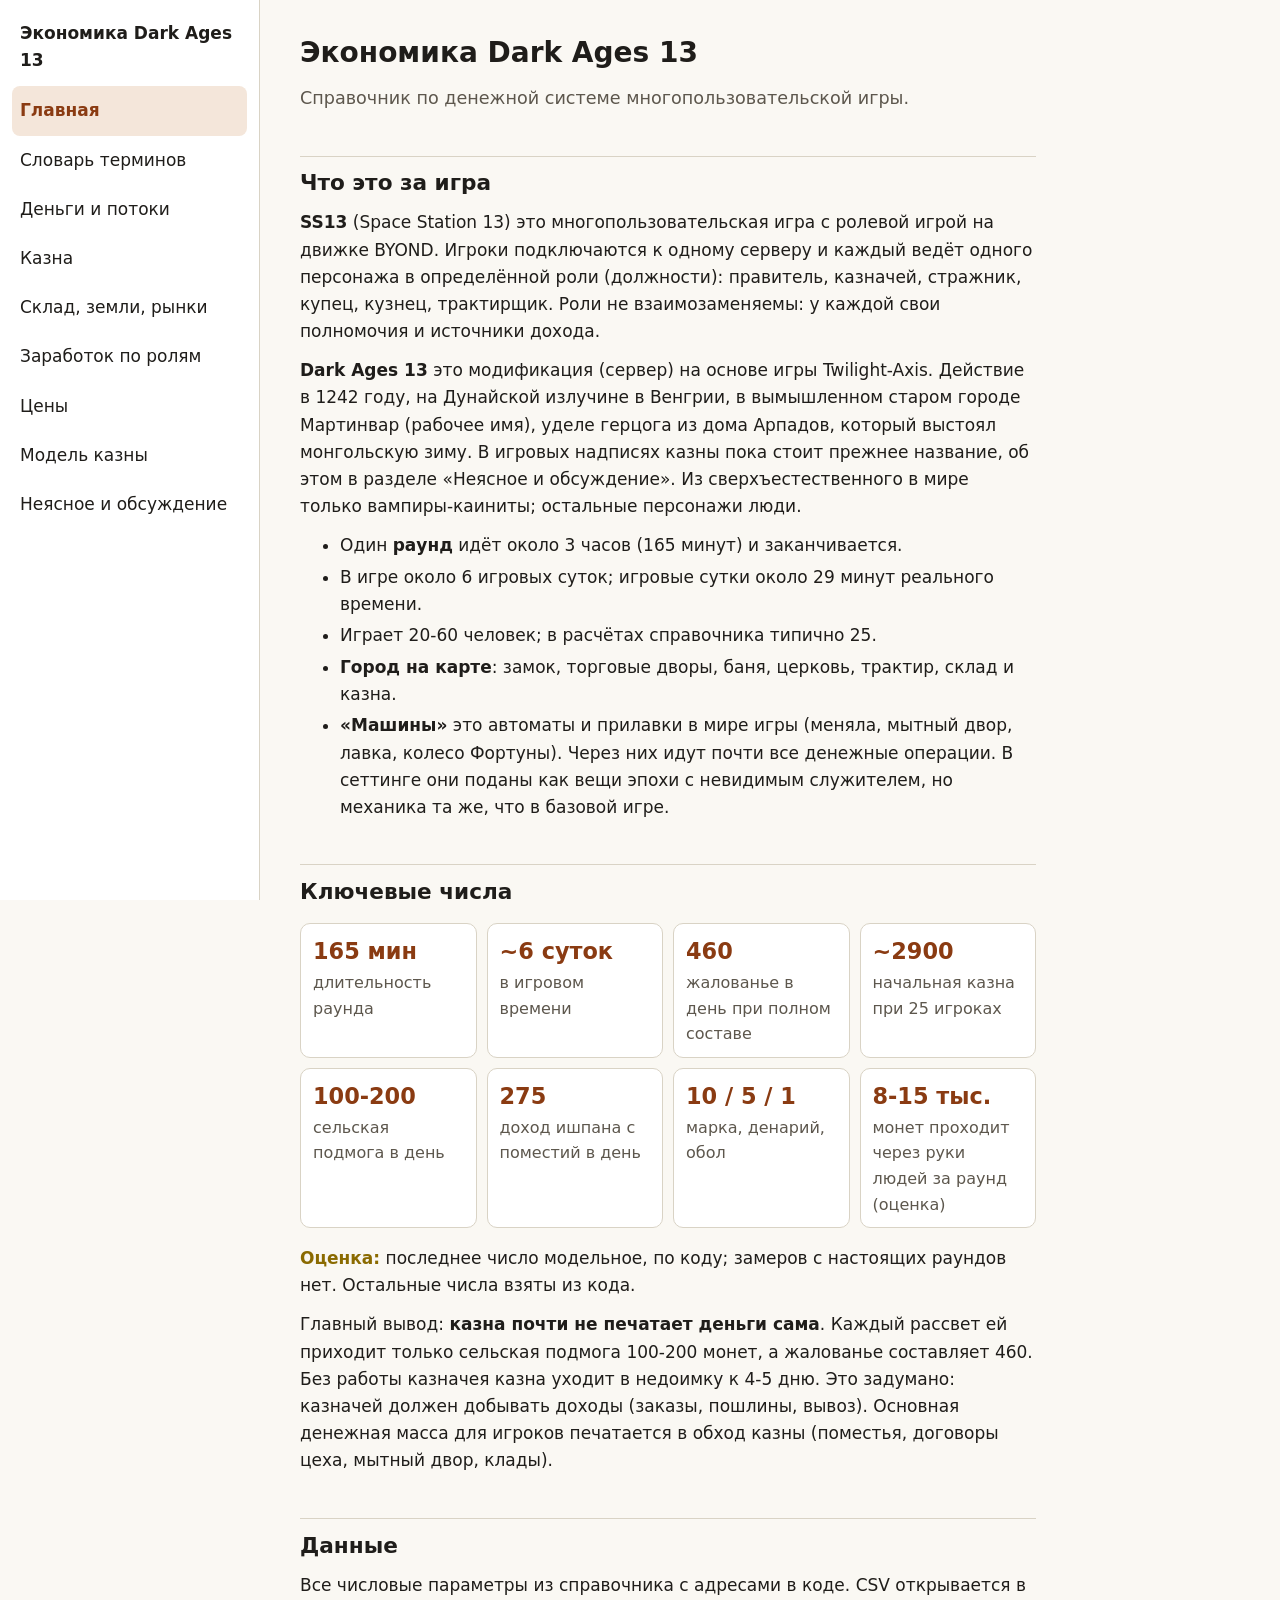
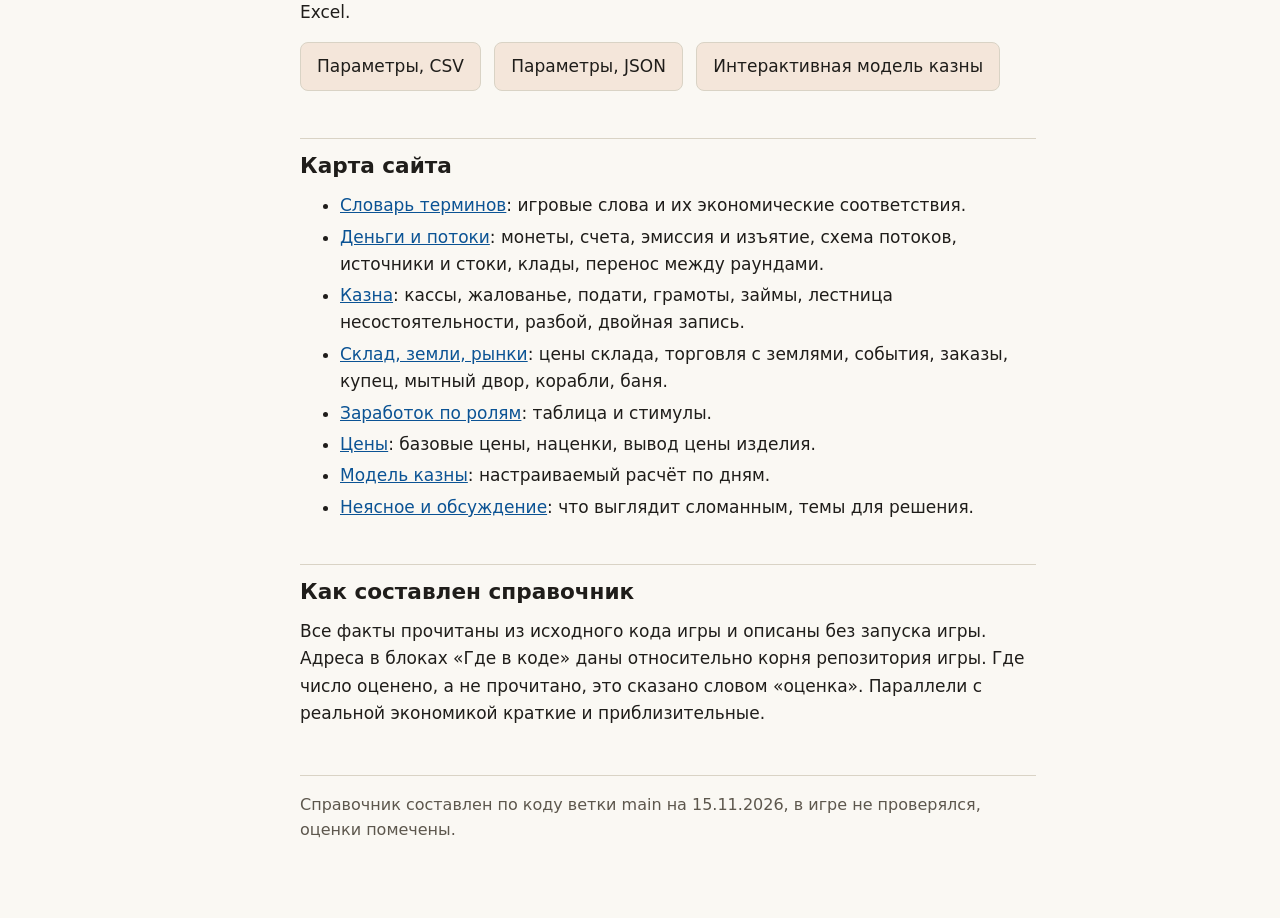
==== index.html @ f89bf80f "Справочник по экономике Dark Ages 13 Девять страниц: главная, словарь, деньги и потоки, казна, рынки" ====
<!doctype html>
<html lang="ru">
<head>
<meta charset="utf-8">
<meta name="viewport" content="width=device-width, initial-scale=1">
<title>Экономика Dark Ages 13</title>
<meta name="description" content="Справочник по экономике игрового сервера Dark Ages 13 (SS13 на движке BYOND): деньги, казна, налоги, рынки, банкротство, роли, цены и интерактивная модель казны.">
<link rel="stylesheet" href="assets/style.css">
</head>
<body>
<div class="layout">
<div id="nav-root"></div>
<main id="top">
<noscript><p><a href="index.html">На главную</a></p>
<p>Страницы: <a href="glossary.html">словарь</a>, <a href="money.html">деньги</a>, <a href="treasury.html">казна</a>, <a href="markets.html">рынки</a>, <a href="roles.html">роли</a>, <a href="prices.html">цены</a>, <a href="model.html">модель</a>, <a href="issues.html">неясное</a>.</p></noscript>

<h1>Экономика Dark Ages 13</h1>
<p class="lead">Справочник по денежной системе многопользовательской игры.</p>

<h2 id="what">Что это за игра</h2>
<p><b>SS13</b> (Space Station 13) это многопользовательская игра с ролевой игрой на движке BYOND. Игроки подключаются к одному серверу и каждый ведёт одного персонажа в определённой роли (должности): правитель, казначей, стражник, купец, кузнец, трактирщик. Роли не взаимозаменяемы: у каждой свои полномочия и источники дохода.</p>
<p><b>Dark Ages 13</b> это модификация (сервер) на основе игры Twilight-Axis. Действие в 1242 году, на Дунайской излучине в Венгрии, в вымышленном старом городе Мартинвар (рабочее имя), уделе герцога из дома Арпадов, который выстоял монгольскую зиму. В игровых надписях казны пока стоит прежнее название, об этом в разделе «Неясное и обсуждение». Из сверхъестественного в мире только вампиры-каиниты; остальные персонажи люди.</p>
<ul>
<li>Один <b>раунд</b> идёт около 3 часов (165 минут) и заканчивается.</li>
<li>В игре около 6 игровых суток; игровые сутки около 29 минут реального времени.</li>
<li>Играет 20-60 человек; в расчётах справочника типично 25.</li>
<li><b>Город на карте</b>: замок, торговые дворы, баня, церковь, трактир, склад и казна.</li>
<li><b>«Машины»</b> это автоматы и прилавки в мире игры (меняла, мытный двор, лавка, колесо Фортуны). Через них идут почти все денежные операции. В сеттинге они поданы как вещи эпохи с невидимым служителем, но механика та же, что в базовой игре.</li>
</ul>

<h2 id="numbers">Ключевые числа</h2>
<div class="cards">
<div class="card"><div class="v">165 мин</div><div class="t">длительность раунда</div></div>
<div class="card"><div class="v">~6 суток</div><div class="t">в игровом времени</div></div>
<div class="card"><div class="v">460</div><div class="t">жалованье в день при полном составе</div></div>
<div class="card"><div class="v">~2900</div><div class="t">начальная казна при 25 игроках</div></div>
<div class="card"><div class="v">100-200</div><div class="t">сельская подмога в день</div></div>
<div class="card"><div class="v">275</div><div class="t">доход ишпана с поместий в день</div></div>
<div class="card"><div class="v">10 / 5 / 1</div><div class="t">марка, денарий, обол</div></div>
<div class="card"><div class="v">8-15 тыс.</div><div class="t">монет проходит через руки людей за раунд (оценка)</div></div>
</div>
<p><span class="est">Оценка:</span> последнее число модельное, по коду; замеров с настоящих раундов нет. Остальные числа взяты из кода.</p>
<p>Главный вывод: <b>казна почти не печатает деньги сама</b>. Каждый рассвет ей приходит только сельская подмога 100-200 монет, а жалованье составляет 460. Без работы казначея казна уходит в недоимку к 4-5 дню. Это задумано: казначей должен добывать доходы (заказы, пошлины, вывоз). Основная денежная масса для игроков печатается в обход казны (поместья, договоры цеха, мытный двор, клады).</p>

<h2 id="download">Данные</h2>
<p>Все числовые параметры из справочника с адресами в коде. CSV открывается в Excel.</p>
<p>
<a class="btn" href="data/parameters.csv" download>Параметры, CSV</a>
<a class="btn" href="data/parameters.json" download>Параметры, JSON</a>
<a class="btn" href="model.html">Интерактивная модель казны</a>
</p>

<h2 id="map">Карта сайта</h2>
<ul>
<li><a href="glossary.html">Словарь терминов</a>: игровые слова и их экономические соответствия.</li>
<li><a href="money.html">Деньги и потоки</a>: монеты, счета, эмиссия и изъятие, схема потоков, источники и стоки, клады, перенос между раундами.</li>
<li><a href="treasury.html">Казна</a>: кассы, жалованье, подати, грамоты, займы, лестница несостоятельности, разбой, двойная запись.</li>
<li><a href="markets.html">Склад, земли, рынки</a>: цены склада, торговля с землями, события, заказы, купец, мытный двор, корабли, баня.</li>
<li><a href="roles.html">Заработок по ролям</a>: таблица и стимулы.</li>
<li><a href="prices.html">Цены</a>: базовые цены, наценки, вывод цены изделия.</li>
<li><a href="model.html">Модель казны</a>: настраиваемый расчёт по дням.</li>
<li><a href="issues.html">Неясное и обсуждение</a>: что выглядит сломанным, темы для решения.</li>
</ul>

<h2 id="method">Как составлен справочник</h2>
<p>Все факты прочитаны из исходного кода игры и описаны без запуска игры. Адреса в блоках «Где в коде» даны относительно корня репозитория игры. Где число оценено, а не прочитано, это сказано словом «оценка». Параллели с реальной экономикой краткие и приблизительные.</p>

<p class="foot">Справочник составлен по коду ветки main на 15.11.2026, в игре не проверялся, оценки помечены.</p>
</main>
</div>
<script src="assets/site.js"></script>
</body>
</html>
---- assets/style.css ----
:root{
  --bg:#faf8f3;--fg:#1f1d1a;--muted:#5d574d;--card:#ffffff;--line:#d9d3c5;
  --accent:#8a3b12;--accent-bg:#f4e6da;--link:#0b5394;--zebra:#f3efe6;
  --good:#2e6b34;--bad:#a12b2b;--warn:#8a6a00;--note-bg:#fff6d6;
  --svg-a:#e9dfcb;--svg-b:#dbe8f1;--svg-c:#efd9d6;--svg-line:#6b6354;
}
@media (prefers-color-scheme:dark){
  :root{
    --bg:#16140f;--fg:#ece7da;--muted:#a9a293;--card:#1f1c16;--line:#3a352b;
    --accent:#e8a070;--accent-bg:#33261c;--link:#7db7ee;--zebra:#1c1a14;
    --good:#7fcf88;--bad:#ef8a8a;--warn:#e6c35c;--note-bg:#332d14;
    --svg-a:#2d281d;--svg-b:#1d2a35;--svg-c:#34211f;--svg-line:#a39a85;
  }
}
*{box-sizing:border-box}
html{-webkit-text-size-adjust:100%}
body{margin:0;background:var(--bg);color:var(--fg);font:17px/1.6 system-ui,-apple-system,"Segoe UI",Roboto,"Helvetica Neue",Arial,sans-serif}
a{color:var(--link)}
.layout{display:block}
#nav-root{position:sticky;top:0;z-index:20}
.topbar{display:flex;align-items:center;gap:12px;padding:6px 16px;background:var(--card);border-bottom:1px solid var(--line)}
.topbar .brand{font-weight:600;color:var(--fg);text-decoration:none;flex:1;min-height:44px;display:flex;align-items:center}
.burger{min-width:44px;min-height:44px;font-size:22px;line-height:1;background:var(--accent-bg);color:var(--fg);border:1px solid var(--line);border-radius:8px;cursor:pointer}
#sitenav{display:none;background:var(--card);border-bottom:1px solid var(--line);padding:8px 16px 12px}
#sitenav.open{display:block}
#sitenav a{display:block;padding:11px 8px;min-height:44px;text-decoration:none;color:var(--fg);border-radius:8px}
#sitenav a[aria-current="page"]{background:var(--accent-bg);color:var(--accent);font-weight:600}
#sitenav a:hover{background:var(--zebra)}
#sitenav .navtitle{display:none}
main{padding:16px 16px 48px;max-width:100%;overflow-wrap:break-word}
main>*{max-width:46rem}
main>.wide,main>.tw,main>figure{max-width:100%}
h1{font-size:1.75rem;line-height:1.25;margin:.4em 0 .5em}
h2{font-size:1.35rem;line-height:1.3;margin:2em 0 .5em;padding-top:.6em;border-top:1px solid var(--line)}
h3{font-size:1.1rem;margin:1.5em 0 .4em}
p,ul,ol{margin:.7em 0}
li{margin:.25em 0}
.lead{font-size:1.1rem;color:var(--muted)}
.tw{overflow-x:auto;-webkit-overflow-scrolling:touch;margin:1em 0;border:1px solid var(--line);border-radius:8px;background:var(--card)}
table{border-collapse:collapse;width:100%;min-width:480px;font-size:1rem}
th,td{padding:8px 10px;text-align:left;vertical-align:top;border-bottom:1px solid var(--line)}
th{background:var(--accent-bg);font-weight:600}
tbody tr:nth-child(even){background:var(--zebra)}
td.n,th.n{text-align:right;white-space:nowrap}
caption{caption-side:top;text-align:left;padding:8px 10px;font-weight:600;color:var(--muted)}
.formula{font-family:ui-monospace,SFMono-Regular,Consolas,Menlo,monospace;font-size:1rem;background:var(--card);border:1px solid var(--line);border-left:4px solid var(--accent);border-radius:6px;padding:10px 12px;margin:1em 0;overflow-x:auto;white-space:pre-wrap}
.example{border-left:4px solid var(--good);padding:2px 12px;margin:1em 0;background:var(--card);border-radius:0 6px 6px 0}
.note{background:var(--note-bg);border:1px solid var(--line);border-radius:8px;padding:2px 14px;margin:1em 0}
.est{color:var(--warn);font-weight:600}
.cards{display:grid;grid-template-columns:repeat(auto-fit,minmax(150px,1fr));gap:10px;margin:1em 0}
.card{background:var(--card);border:1px solid var(--line);border-radius:10px;padding:10px 12px}
.card .v{font-size:1.4rem;font-weight:700;color:var(--accent)}
.card .t{color:var(--muted);font-size:1rem}
details{background:var(--card);border:1px solid var(--line);border-radius:8px;margin:1em 0;padding:0 12px}
summary{cursor:pointer;min-height:44px;display:flex;align-items:center;font-weight:600;color:var(--muted)}
details[open] summary{border-bottom:1px solid var(--line);margin-bottom:8px}
details ul{padding-left:1.2em}
code{font-family:ui-monospace,SFMono-Regular,Consolas,Menlo,monospace;font-size:.92em;overflow-wrap:anywhere}
.steps{list-style:none;padding:0;margin:1em 0;counter-reset:s}
.steps li{counter-increment:s;position:relative;background:var(--card);border:1px solid var(--line);border-radius:10px;padding:10px 12px 10px 52px;margin:0 0 26px}
.steps li::before{content:counter(s);position:absolute;left:12px;top:10px;width:30px;height:30px;border-radius:50%;background:var(--accent);color:var(--bg);display:flex;align-items:center;justify-content:center;font-weight:700}
.steps li:not(:last-child)::after{content:"\2193";position:absolute;left:20px;bottom:-28px;color:var(--muted);font-size:1.4rem}
.btn{display:inline-block;min-height:44px;padding:10px 16px;margin:4px 8px 4px 0;background:var(--accent-bg);color:var(--fg);border:1px solid var(--line);border-radius:8px;text-decoration:none;font:inherit;cursor:pointer}
.btn:hover{border-color:var(--accent)}
.foot{margin-top:3em;padding-top:1em;border-top:1px solid var(--line);color:var(--muted);font-size:1rem}
figure{margin:1em 0}
figure svg{width:100%;max-width:560px;height:auto;display:block;margin:0 auto}
figcaption{color:var(--muted);text-align:center}
svg text{fill:var(--fg);font-family:inherit}
svg .box{stroke:var(--svg-line);stroke-width:1.2}
svg .a{fill:var(--svg-a)} svg .b{fill:var(--svg-b)} svg .c{fill:var(--svg-c)}
svg .arrow{stroke:var(--svg-line);stroke-width:2;fill:none}
svg .arrowhead{fill:var(--svg-line)}
svg .grid{stroke:var(--line);stroke-width:1}
svg .line1{stroke:var(--accent);stroke-width:2.5;fill:none}
svg .line2{stroke:var(--bad);stroke-width:2;fill:none;stroke-dasharray:5 4}
svg .line3{stroke:var(--link);stroke-width:2;fill:none;stroke-dasharray:2 3}
.form{display:grid;grid-template-columns:1fr;gap:10px;margin:1em 0}
.form label{display:flex;flex-direction:column;gap:4px;font-size:1rem}
.form input{font:inherit;min-height:44px;padding:6px 10px;border:1px solid var(--line);border-radius:8px;background:var(--card);color:var(--fg);width:100%}
.form fieldset{border:1px solid var(--line);border-radius:8px;padding:8px 12px 12px;margin:0;min-width:0}
.form legend{font-weight:600;padding:0 6px}
.bad{color:var(--bad);font-weight:600}
.good{color:var(--good);font-weight:600}
@media (min-width:600px){.form{grid-template-columns:1fr 1fr}}
@media (min-width:900px){
  .layout{display:flex;align-items:flex-start}
  .topbar{display:none}
  #nav-root{position:sticky;top:0;align-self:flex-start;height:100vh;overflow-y:auto;width:260px;flex:0 0 260px;background:var(--card);border-right:1px solid var(--line)}
  #sitenav{display:block;border:0;padding:16px 12px}
  #sitenav .navtitle{display:block;font-weight:700;padding:4px 8px 12px}
  main{flex:1;min-width:0;padding:24px 40px 64px}
}
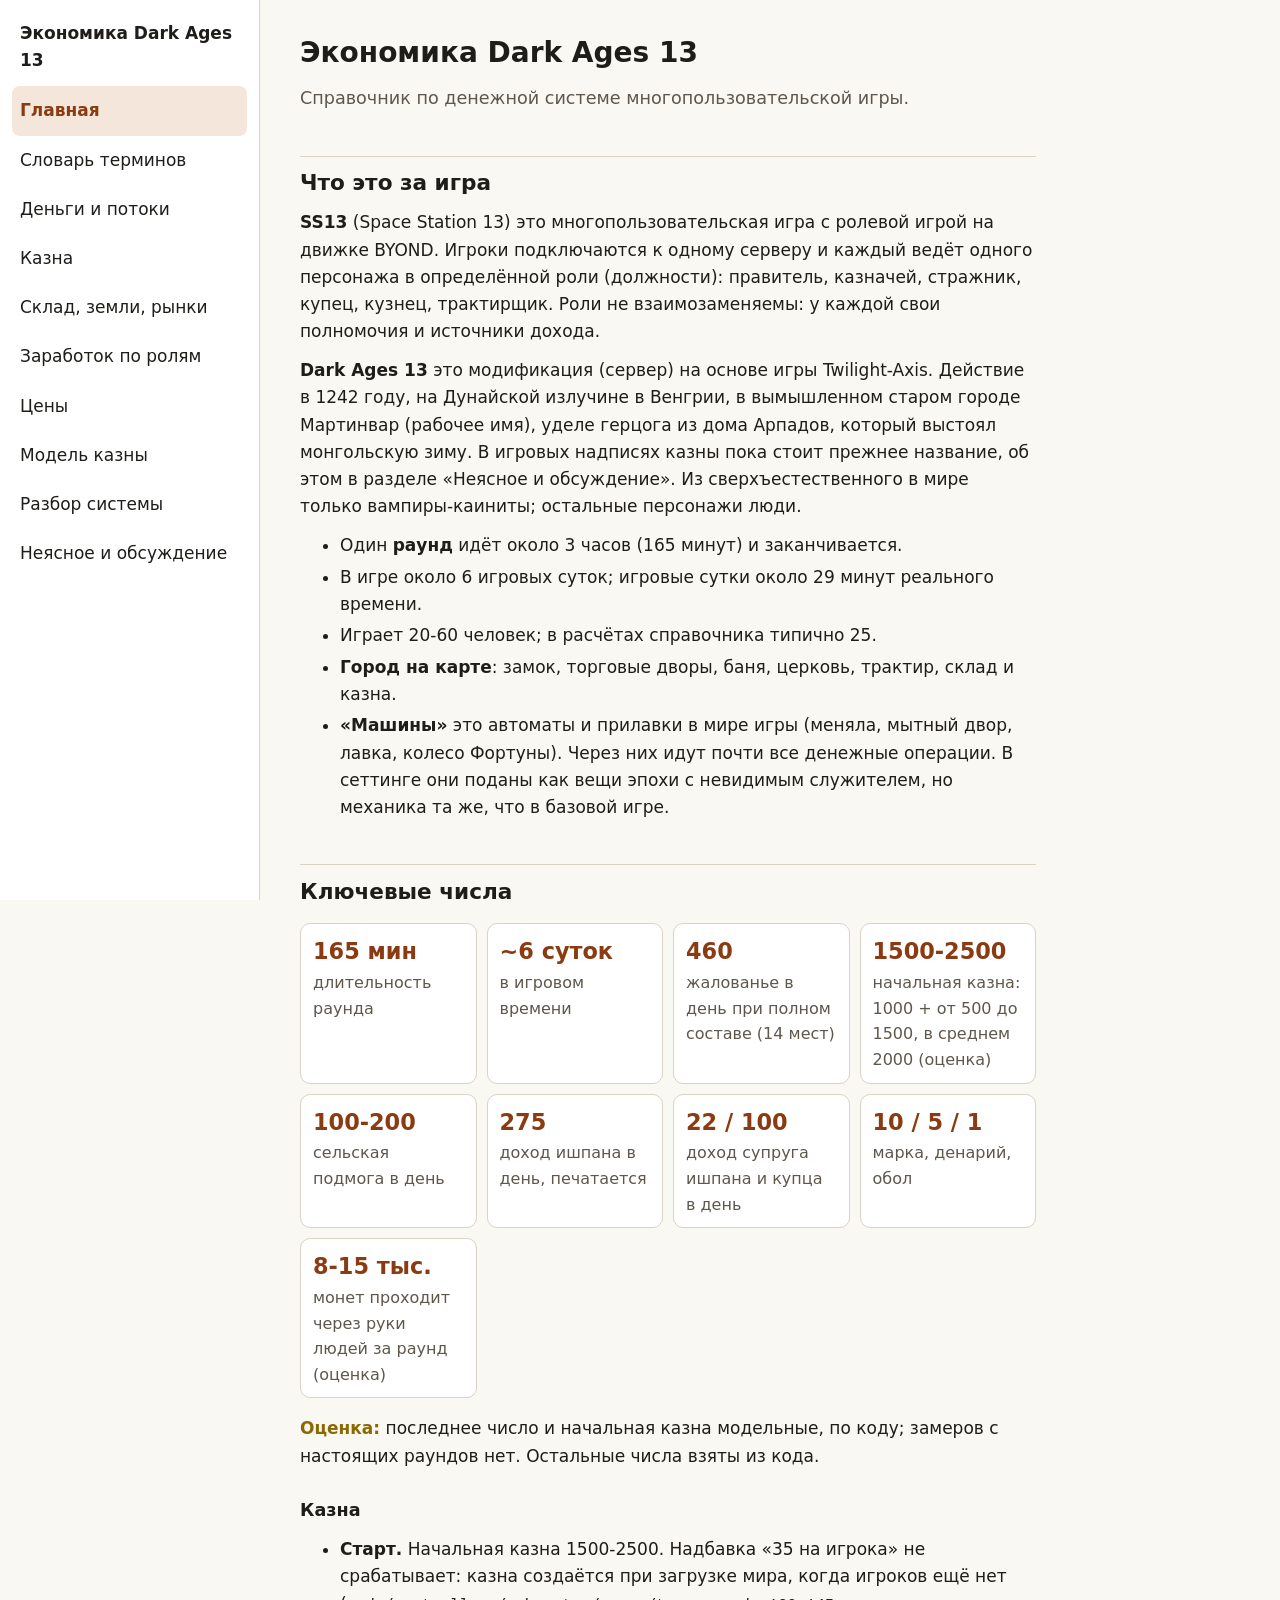
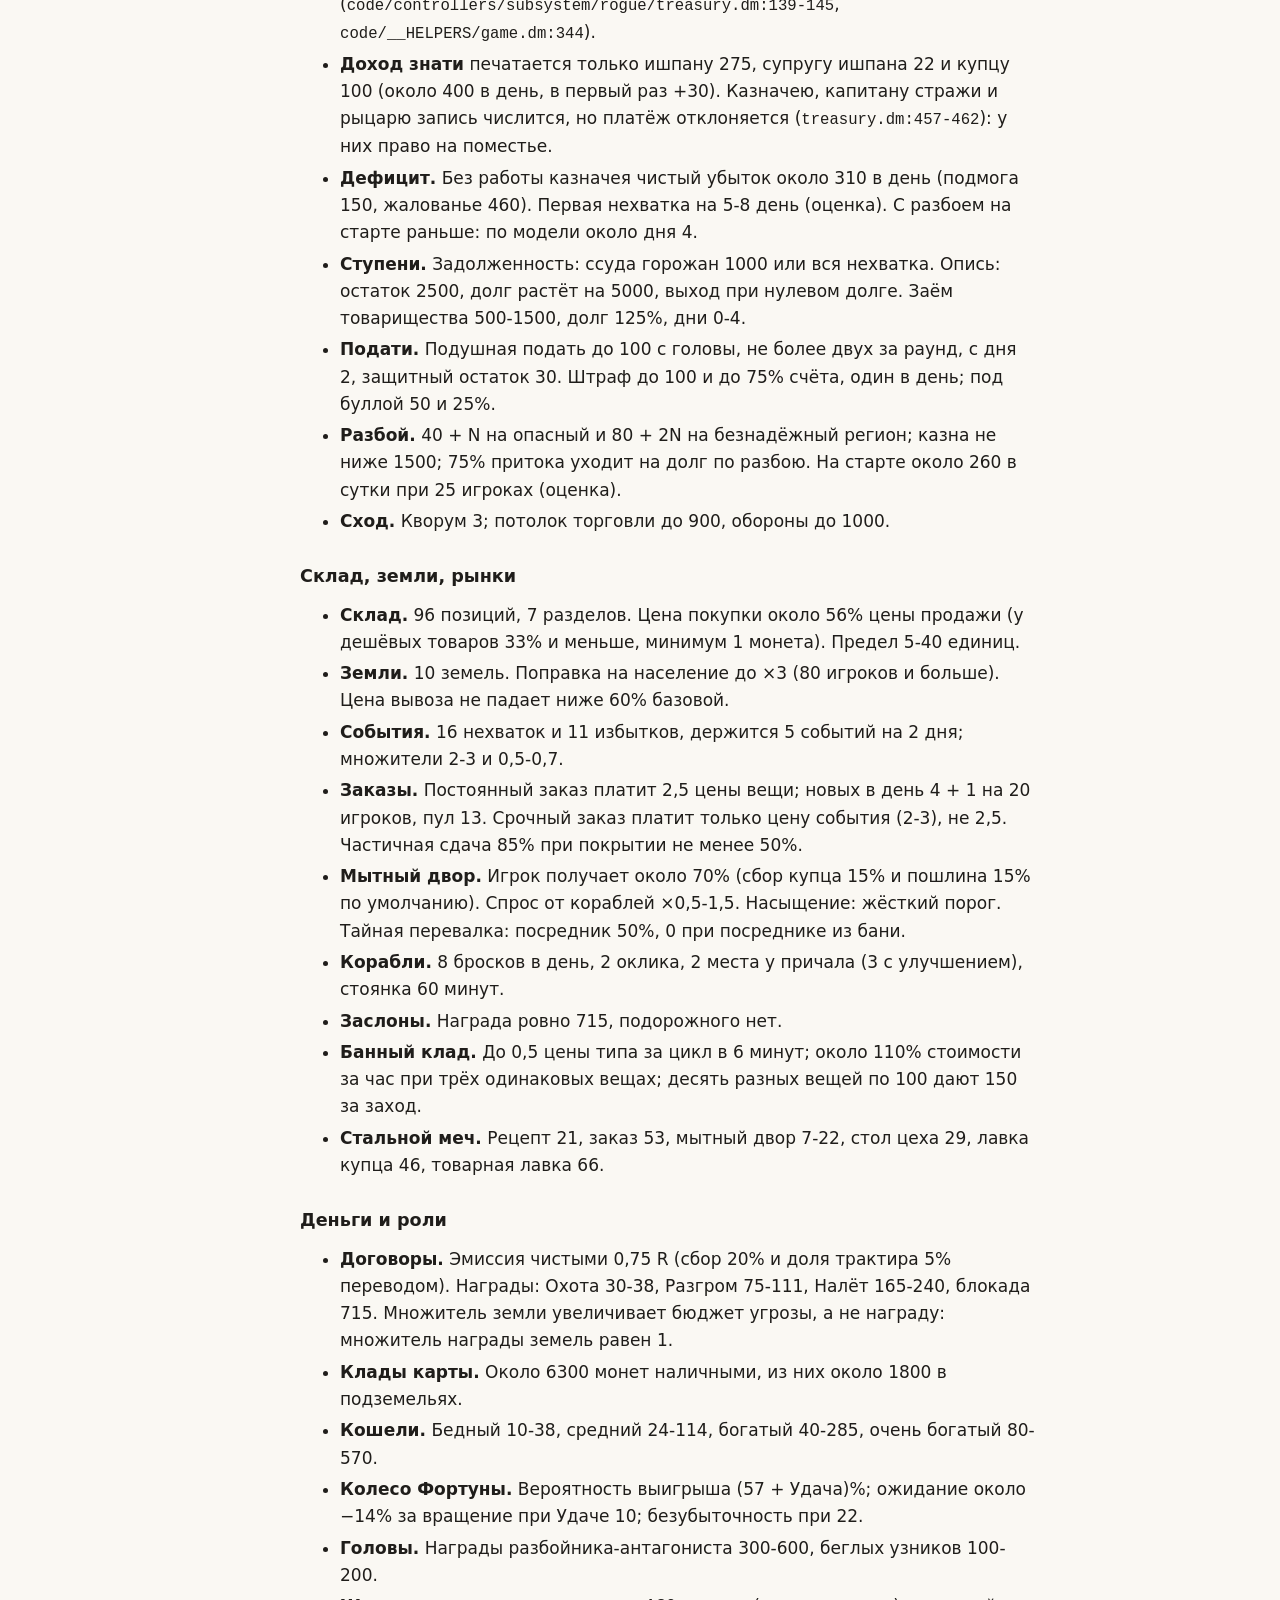
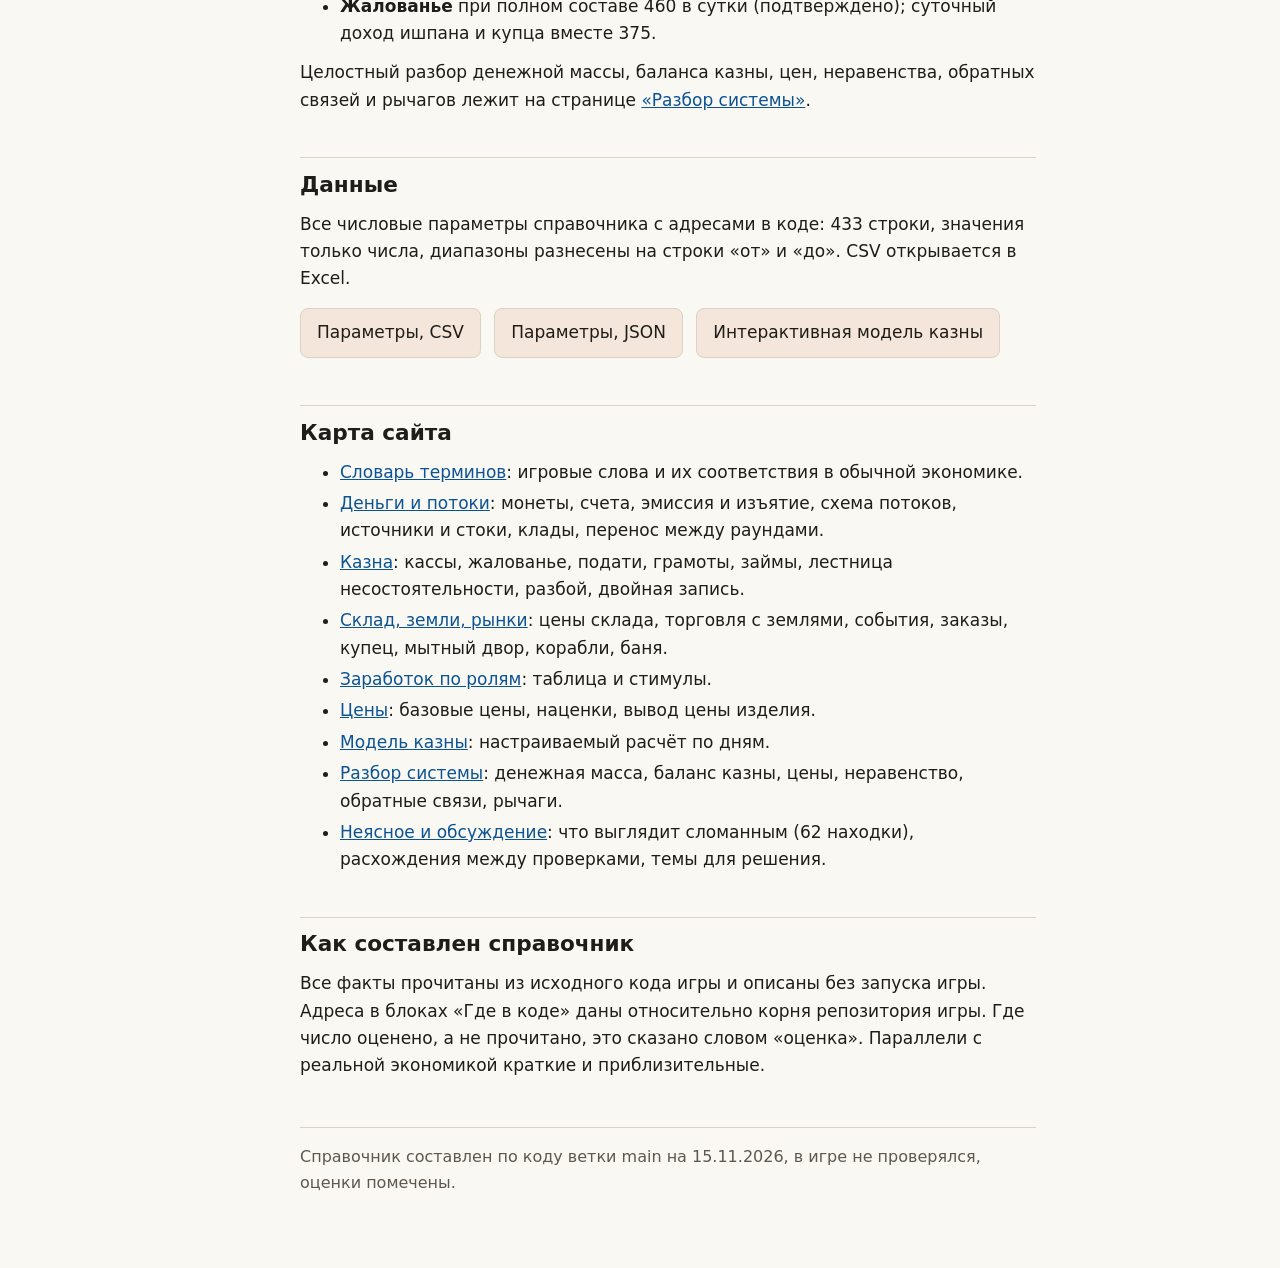
==== commit 7d657f30: "Подробная сверка с кодом и страница «Разбор системы» Казна, рынки, цены, деньги и роли расписаны по " ====
--- a/index.html
+++ b/index.html
@@ -12,7 +12,7 @@
 <div id="nav-root"></div>
 <main id="top">
 <noscript><p><a href="index.html">На главную</a></p>
-<p>Страницы: <a href="glossary.html">словарь</a>, <a href="money.html">деньги</a>, <a href="treasury.html">казна</a>, <a href="markets.html">рынки</a>, <a href="roles.html">роли</a>, <a href="prices.html">цены</a>, <a href="model.html">модель</a>, <a href="issues.html">неясное</a>.</p></noscript>
+<p>Страницы: <a href="glossary.html">словарь</a>, <a href="money.html">деньги</a>, <a href="treasury.html">казна</a>, <a href="markets.html">рынки</a>, <a href="roles.html">роли</a>, <a href="prices.html">цены</a>, <a href="model.html">модель</a>, <a href="analysis.html">разбор</a>, <a href="issues.html">неясное</a>.</p></noscript>
 
 <h1>Экономика Dark Ages 13</h1>
 <p class="lead">Справочник по денежной системе многопользовательской игры.</p>
@@ -32,18 +32,53 @@
 <div class="cards">
 <div class="card"><div class="v">165 мин</div><div class="t">длительность раунда</div></div>
 <div class="card"><div class="v">~6 суток</div><div class="t">в игровом времени</div></div>
-<div class="card"><div class="v">460</div><div class="t">жалованье в день при полном составе</div></div>
-<div class="card"><div class="v">~2900</div><div class="t">начальная казна при 25 игроках</div></div>
+<div class="card"><div class="v">460</div><div class="t">жалованье в день при полном составе (14 мест)</div></div>
+<div class="card"><div class="v">1500-2500</div><div class="t">начальная казна: 1000 + от 500 до 1500, в среднем 2000 (оценка)</div></div>
 <div class="card"><div class="v">100-200</div><div class="t">сельская подмога в день</div></div>
-<div class="card"><div class="v">275</div><div class="t">доход ишпана с поместий в день</div></div>
+<div class="card"><div class="v">275</div><div class="t">доход ишпана в день, печатается</div></div>
+<div class="card"><div class="v">22 / 100</div><div class="t">доход супруга ишпана и купца в день</div></div>
 <div class="card"><div class="v">10 / 5 / 1</div><div class="t">марка, денарий, обол</div></div>
 <div class="card"><div class="v">8-15 тыс.</div><div class="t">монет проходит через руки людей за раунд (оценка)</div></div>
 </div>
-<p><span class="est">Оценка:</span> последнее число модельное, по коду; замеров с настоящих раундов нет. Остальные числа взяты из кода.</p>
-<p>Главный вывод: <b>казна почти не печатает деньги сама</b>. Каждый рассвет ей приходит только сельская подмога 100-200 монет, а жалованье составляет 460. Без работы казначея казна уходит в недоимку к 4-5 дню. Это задумано: казначей должен добывать доходы (заказы, пошлины, вывоз). Основная денежная масса для игроков печатается в обход казны (поместья, договоры цеха, мытный двор, клады).</p>
+<p><span class="est">Оценка:</span> последнее число и начальная казна модельные, по коду; замеров с настоящих раундов нет. Остальные числа взяты из кода.</p>
+
+<h3 id="n-treasury">Казна</h3>
+<ul>
+<li><b>Старт.</b> Начальная казна 1500-2500. Надбавка «35 на игрока» не срабатывает: казна создаётся при загрузке мира, когда игроков ещё нет (<code>code/controllers/subsystem/rogue/treasury.dm:139-145</code>, <code>code/__HELPERS/game.dm:344</code>).</li>
+<li><b>Доход знати</b> печатается только ишпану 275, супругу ишпана 22 и купцу 100 (около 400 в день, в первый раз +30). Казначею, капитану стражи и рыцарю запись числится, но платёж отклоняется (<code>treasury.dm:457-462</code>): у них право на поместье.</li>
+<li><b>Дефицит.</b> Без работы казначея чистый убыток около 310 в день (подмога 150, жалованье 460). Первая нехватка на 5-8 день (оценка). С разбоем на старте раньше: по модели около дня 4.</li>
+<li><b>Ступени.</b> Задолженность: ссуда горожан 1000 или вся нехватка. Опись: остаток 2500, долг растёт на 5000, выход при нулевом долге. Заём товарищества 500-1500, долг 125%, дни 0-4.</li>
+<li><b>Подати.</b> Подушная подать до 100 с головы, не более двух за раунд, с дня 2, защитный остаток 30. Штраф до 100 и до 75% счёта, один в день; под буллой 50 и 25%.</li>
+<li><b>Разбой.</b> 40 + N на опасный и 80 + 2N на безнадёжный регион; казна не ниже 1500; 75% притока уходит на долг по разбою. На старте около 260 в сутки при 25 игроках (оценка).</li>
+<li><b>Сход.</b> Кворум 3; потолок торговли до 900, обороны до 1000.</li>
+</ul>
+
+<h3 id="n-markets">Склад, земли, рынки</h3>
+<ul>
+<li><b>Склад.</b> 96 позиций, 7 разделов. Цена покупки около 56% цены продажи (у дешёвых товаров 33% и меньше, минимум 1 монета). Предел 5-40 единиц.</li>
+<li><b>Земли.</b> 10 земель. Поправка на население до ×3 (80 игроков и больше). Цена вывоза не падает ниже 60% базовой.</li>
+<li><b>События.</b> 16 нехваток и 11 избытков, держится 5 событий на 2 дня; множители 2-3 и 0,5-0,7.</li>
+<li><b>Заказы.</b> Постоянный заказ платит 2,5 цены вещи; новых в день 4 + 1 на 20 игроков, пул 13. Срочный заказ платит только цену события (2-3), не 2,5. Частичная сдача 85% при покрытии не менее 50%.</li>
+<li><b>Мытный двор.</b> Игрок получает около 70% (сбор купца 15% и пошлина 15% по умолчанию). Спрос от кораблей ×0,5-1,5. Насыщение: жёсткий порог. Тайная перевалка: посредник 50%, 0 при посреднике из бани.</li>
+<li><b>Корабли.</b> 8 бросков в день, 2 оклика, 2 места у причала (3 с улучшением), стоянка 60 минут.</li>
+<li><b>Заслоны.</b> Награда ровно 715, подорожного нет.</li>
+<li><b>Банный клад.</b> До 0,5 цены типа за цикл в 6 минут; около 110% стоимости за час при трёх одинаковых вещах; десять разных вещей по 100 дают 150 за заход.</li>
+<li><b>Стальной меч.</b> Рецепт 21, заказ 53, мытный двор 7-22, стол цеха 29, лавка купца 46, товарная лавка 66.</li>
+</ul>
+
+<h3 id="n-money">Деньги и роли</h3>
+<ul>
+<li><b>Договоры.</b> Эмиссия чистыми 0,75 R (сбор 20% и доля трактира 5% переводом). Награды: Охота 30-38, Разгром 75-111, Налёт 165-240, блокада 715. Множитель земли увеличивает бюджет угрозы, а не награду: множитель награды земель равен 1.</li>
+<li><b>Клады карты.</b> Около 6300 монет наличными, из них около 1800 в подземельях.</li>
+<li><b>Кошели.</b> Бедный 10-38, средний 24-114, богатый 40-285, очень богатый 80-570.</li>
+<li><b>Колесо Фортуны.</b> Вероятность выигрыша (57 + Удача)%; ожидание около −14% за вращение при Удаче 10; безубыточность при 22.</li>
+<li><b>Головы.</b> Награды разбойника-антагониста 300-600, беглых узников 100-200.</li>
+<li><b>Жалованье</b> при полном составе 460 в сутки (подтверждено); суточный доход ишпана и купца вместе 375.</li>
+</ul>
+<p>Целостный разбор денежной массы, баланса казны, цен, неравенства, обратных связей и рычагов лежит на странице <a href="analysis.html">«Разбор системы»</a>.</p>
 
 <h2 id="download">Данные</h2>
-<p>Все числовые параметры из справочника с адресами в коде. CSV открывается в Excel.</p>
+<p>Все числовые параметры справочника с адресами в коде: 433 строки, значения только числа, диапазоны разнесены на строки «от» и «до». CSV открывается в Excel.</p>
 <p>
 <a class="btn" href="data/parameters.csv" download>Параметры, CSV</a>
 <a class="btn" href="data/parameters.json" download>Параметры, JSON</a>
@@ -52,14 +87,15 @@
 
 <h2 id="map">Карта сайта</h2>
 <ul>
-<li><a href="glossary.html">Словарь терминов</a>: игровые слова и их экономические соответствия.</li>
+<li><a href="glossary.html">Словарь терминов</a>: игровые слова и их соответствия в обычной экономике.</li>
 <li><a href="money.html">Деньги и потоки</a>: монеты, счета, эмиссия и изъятие, схема потоков, источники и стоки, клады, перенос между раундами.</li>
 <li><a href="treasury.html">Казна</a>: кассы, жалованье, подати, грамоты, займы, лестница несостоятельности, разбой, двойная запись.</li>
 <li><a href="markets.html">Склад, земли, рынки</a>: цены склада, торговля с землями, события, заказы, купец, мытный двор, корабли, баня.</li>
 <li><a href="roles.html">Заработок по ролям</a>: таблица и стимулы.</li>
 <li><a href="prices.html">Цены</a>: базовые цены, наценки, вывод цены изделия.</li>
 <li><a href="model.html">Модель казны</a>: настраиваемый расчёт по дням.</li>
-<li><a href="issues.html">Неясное и обсуждение</a>: что выглядит сломанным, темы для решения.</li>
+<li><a href="analysis.html">Разбор системы</a>: денежная масса, баланс казны, цены, неравенство, обратные связи, рычаги.</li>
+<li><a href="issues.html">Неясное и обсуждение</a>: что выглядит сломанным (62 находки), расхождения между проверками, темы для решения.</li>
 </ul>
 
 <h2 id="method">Как составлен справочник</h2>
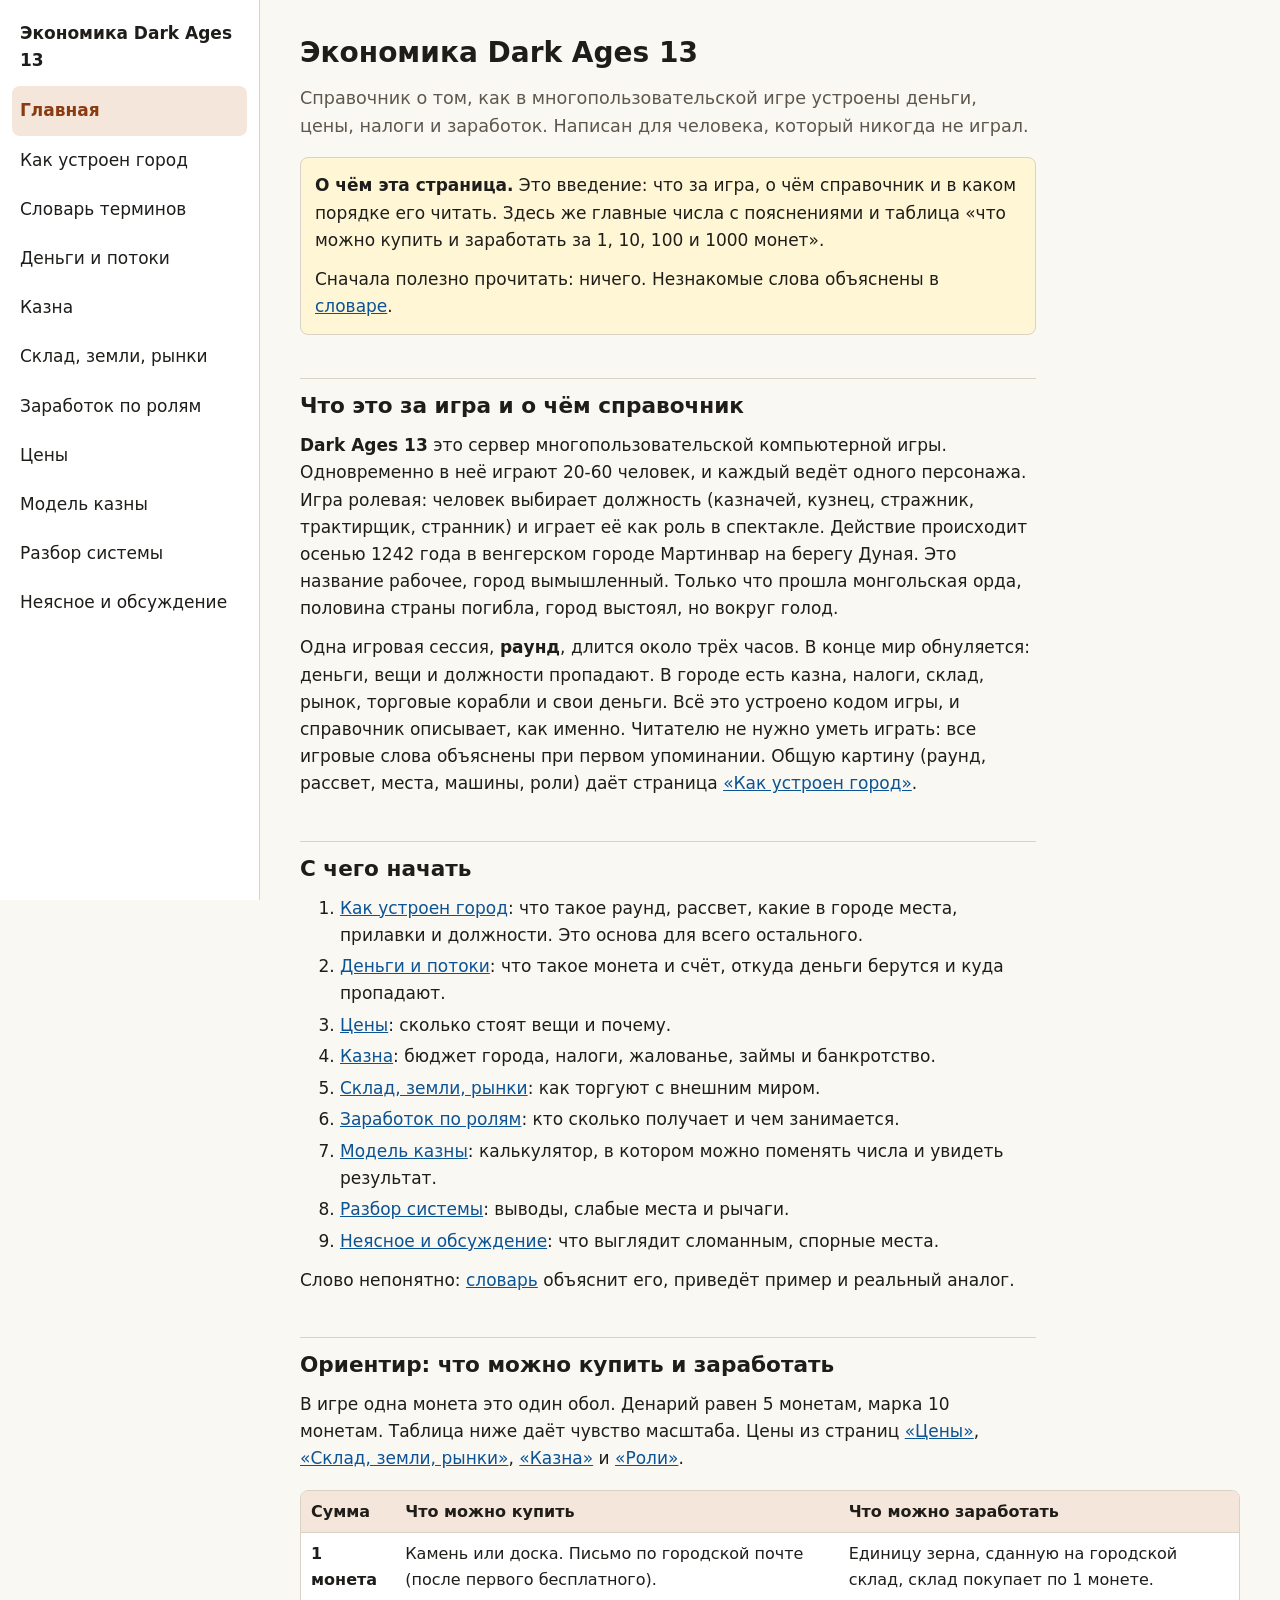
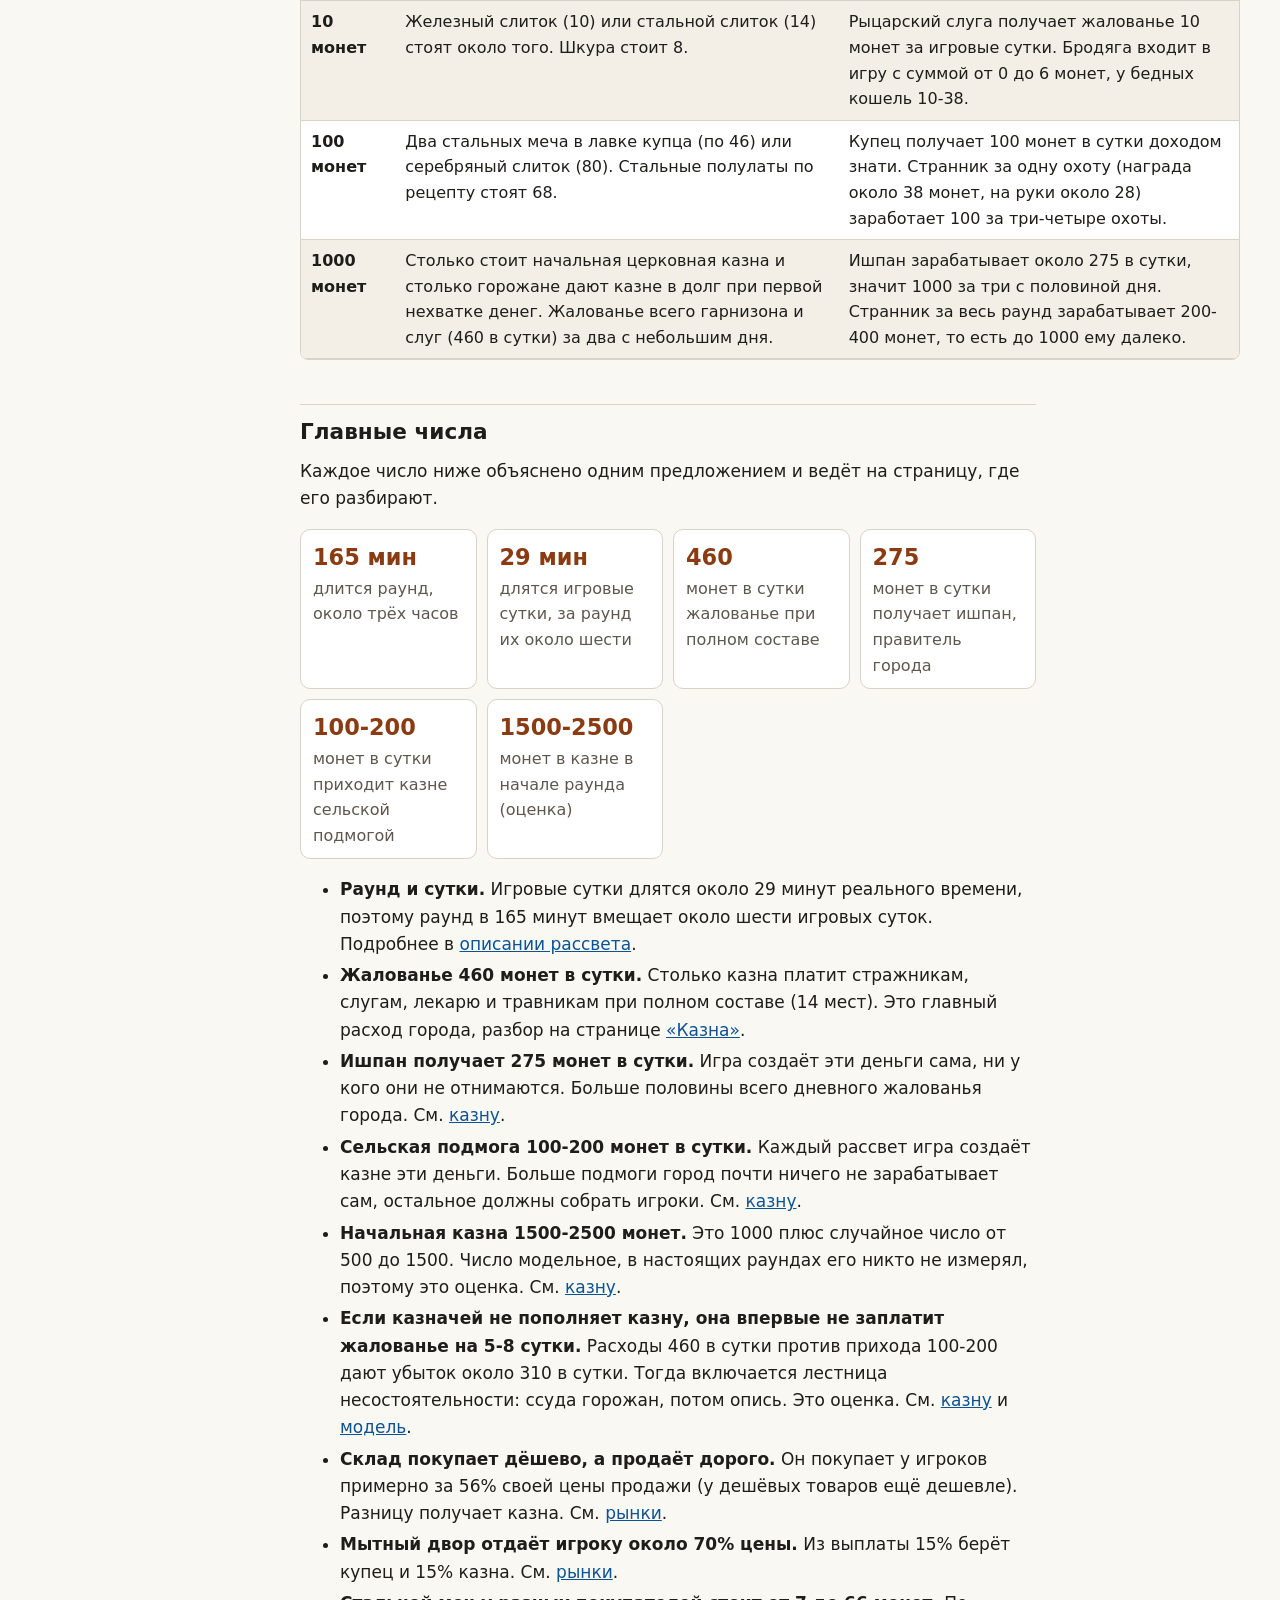
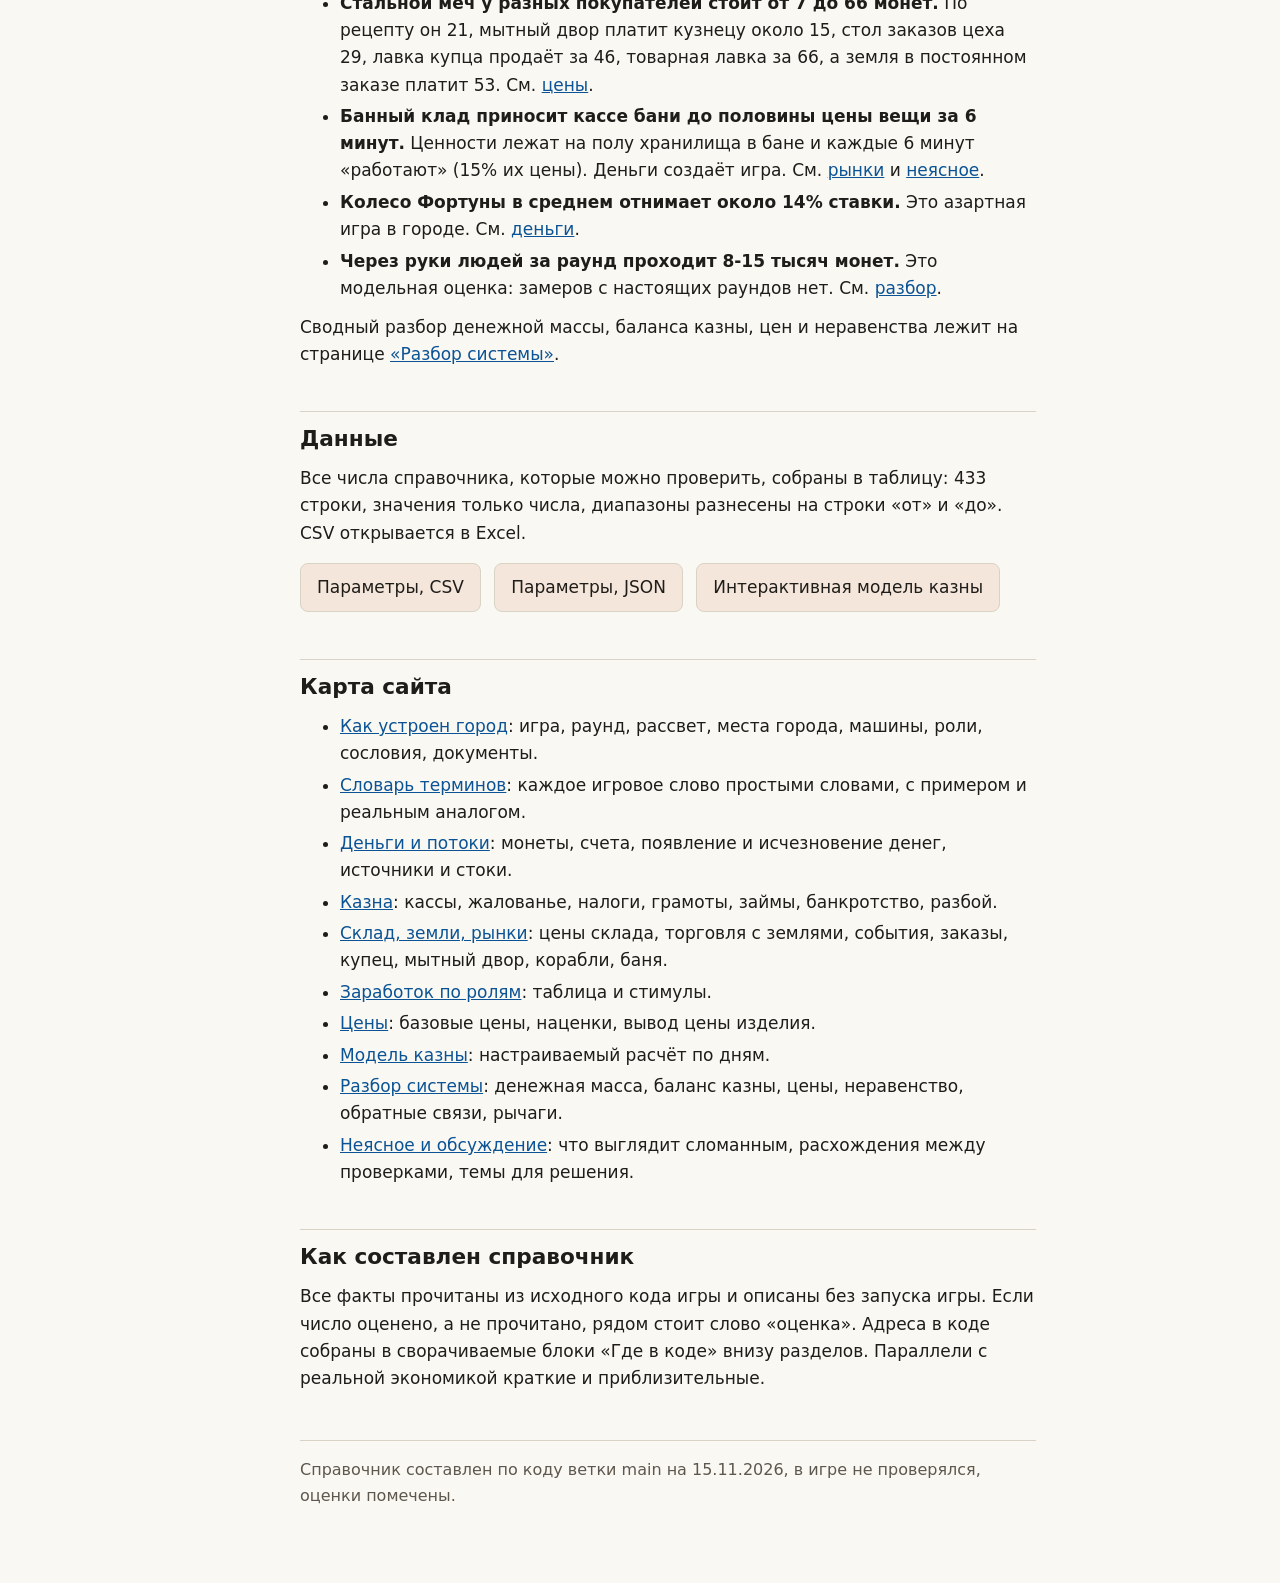
==== commit c33d5edb: "Понятные объяснения и страница «Как устроен город» Каждый механизм объяснён по одной схеме: что это," ====
--- a/index.html
+++ b/index.html
@@ -4,7 +4,7 @@
 <meta charset="utf-8">
 <meta name="viewport" content="width=device-width, initial-scale=1">
 <title>Экономика Dark Ages 13</title>
-<meta name="description" content="Справочник по экономике игрового сервера Dark Ages 13 (SS13 на движке BYOND): деньги, казна, налоги, рынки, банкротство, роли, цены и интерактивная модель казны.">
+<meta name="description" content="Справочник по экономике игрового сервера Dark Ages 13 (SS13): что это за игра, как в ней устроены деньги, казна, налоги, рынки, роли и цены. Для читателя, который ничего не знает об игре. С примерами и таблицей цен.">
 <link rel="stylesheet" href="assets/style.css">
 </head>
 <body>
@@ -12,73 +12,76 @@
 <div id="nav-root"></div>
 <main id="top">
 <noscript><p><a href="index.html">На главную</a></p>
-<p>Страницы: <a href="glossary.html">словарь</a>, <a href="money.html">деньги</a>, <a href="treasury.html">казна</a>, <a href="markets.html">рынки</a>, <a href="roles.html">роли</a>, <a href="prices.html">цены</a>, <a href="model.html">модель</a>, <a href="analysis.html">разбор</a>, <a href="issues.html">неясное</a>.</p></noscript>
+<p>Страницы: <a href="world.html">как устроен город</a>, <a href="glossary.html">словарь</a>, <a href="money.html">деньги</a>, <a href="treasury.html">казна</a>, <a href="markets.html">рынки</a>, <a href="roles.html">роли</a>, <a href="prices.html">цены</a>, <a href="model.html">модель</a>, <a href="analysis.html">разбор</a>, <a href="issues.html">неясное</a>.</p></noscript>
 
 <h1>Экономика Dark Ages 13</h1>
-<p class="lead">Справочник по денежной системе многопользовательской игры.</p>
+<p class="lead">Справочник о том, как в многопользовательской игре устроены деньги, цены, налоги и заработок. Написан для человека, который никогда не играл.</p>
 
-<h2 id="what">Что это за игра</h2>
-<p><b>SS13</b> (Space Station 13) это многопользовательская игра с ролевой игрой на движке BYOND. Игроки подключаются к одному серверу и каждый ведёт одного персонажа в определённой роли (должности): правитель, казначей, стражник, купец, кузнец, трактирщик. Роли не взаимозаменяемы: у каждой свои полномочия и источники дохода.</p>
-<p><b>Dark Ages 13</b> это модификация (сервер) на основе игры Twilight-Axis. Действие в 1242 году, на Дунайской излучине в Венгрии, в вымышленном старом городе Мартинвар (рабочее имя), уделе герцога из дома Арпадов, который выстоял монгольскую зиму. В игровых надписях казны пока стоит прежнее название, об этом в разделе «Неясное и обсуждение». Из сверхъестественного в мире только вампиры-каиниты; остальные персонажи люди.</p>
+<div class="note">
+<p><b>О чём эта страница.</b> Это введение: что за игра, о чём справочник и в каком порядке его читать. Здесь же главные числа с пояснениями и таблица «что можно купить и заработать за 1, 10, 100 и 1000 монет».</p>
+<p>Сначала полезно прочитать: ничего. Незнакомые слова объяснены в <a href="glossary.html">словаре</a>.</p>
+</div>
+
+<h2 id="what">Что это за игра и о чём справочник</h2>
+<p><b>Dark Ages 13</b> это сервер многопользовательской компьютерной игры. Одновременно в неё играют 20-60 человек, и каждый ведёт одного персонажа. Игра ролевая: человек выбирает должность (казначей, кузнец, стражник, трактирщик, странник) и играет её как роль в спектакле. Действие происходит осенью 1242 года в венгерском городе Мартинвар на берегу Дуная. Это название рабочее, город вымышленный. Только что прошла монгольская орда, половина страны погибла, город выстоял, но вокруг голод.</p>
+<p>Одна игровая сессия, <b>раунд</b>, длится около трёх часов. В конце мир обнуляется: деньги, вещи и должности пропадают. В городе есть казна, налоги, склад, рынок, торговые корабли и свои деньги. Всё это устроено кодом игры, и справочник описывает, как именно. Читателю не нужно уметь играть: все игровые слова объяснены при первом упоминании. Общую картину (раунд, рассвет, места, машины, роли) даёт страница <a href="world.html">«Как устроен город»</a>.</p>
+
+<h2 id="start">С чего начать</h2>
+<ol>
+<li><a href="world.html">Как устроен город</a>: что такое раунд, рассвет, какие в городе места, прилавки и должности. Это основа для всего остального.</li>
+<li><a href="money.html">Деньги и потоки</a>: что такое монета и счёт, откуда деньги берутся и куда пропадают.</li>
+<li><a href="prices.html">Цены</a>: сколько стоят вещи и почему.</li>
+<li><a href="treasury.html">Казна</a>: бюджет города, налоги, жалованье, займы и банкротство.</li>
+<li><a href="markets.html">Склад, земли, рынки</a>: как торгуют с внешним миром.</li>
+<li><a href="roles.html">Заработок по ролям</a>: кто сколько получает и чем занимается.</li>
+<li><a href="model.html">Модель казны</a>: калькулятор, в котором можно поменять числа и увидеть результат.</li>
+<li><a href="analysis.html">Разбор системы</a>: выводы, слабые места и рычаги.</li>
+<li><a href="issues.html">Неясное и обсуждение</a>: что выглядит сломанным, спорные места.</li>
+</ol>
+<p>Слово непонятно: <a href="glossary.html">словарь</a> объяснит его, приведёт пример и реальный аналог.</p>
+
+<h2 id="orient">Ориентир: что можно купить и заработать</h2>
+<p>В игре одна монета это один обол. Денарий равен 5 монетам, марка 10 монетам. Таблица ниже даёт чувство масштаба. Цены из страниц <a href="prices.html">«Цены»</a>, <a href="markets.html">«Склад, земли, рынки»</a>, <a href="treasury.html">«Казна»</a> и <a href="roles.html">«Роли»</a>.</p>
+<div class="tw">
+<table>
+<thead><tr><th>Сумма</th><th>Что можно купить</th><th>Что можно заработать</th></tr></thead>
+<tbody>
+<tr><td><b>1 монета</b></td><td>Камень или доска. Письмо по городской почте (после первого бесплатного).</td><td>Единицу зерна, сданную на городской склад, склад покупает по 1 монете.</td></tr>
+<tr><td><b>10 монет</b></td><td>Железный слиток (10) или стальной слиток (14) стоят около того. Шкура стоит 8.</td><td>Рыцарский слуга получает жалованье 10 монет за игровые сутки. Бродяга входит в игру с суммой от 0 до 6 монет, у бедных кошель 10-38.</td></tr>
+<tr><td><b>100 монет</b></td><td>Два стальных меча в лавке купца (по 46) или серебряный слиток (80). Стальные полулаты по рецепту стоят 68.</td><td>Купец получает 100 монет в сутки доходом знати. Странник за одну охоту (награда около 38 монет, на руки около 28) заработает 100 за три-четыре охоты.</td></tr>
+<tr><td><b>1000 монет</b></td><td>Столько стоит начальная церковная казна и столько горожане дают казне в долг при первой нехватке денег. Жалованье всего гарнизона и слуг (460 в сутки) за два с небольшим дня.</td><td>Ишпан зарабатывает около 275 в сутки, значит 1000 за три с половиной дня. Странник за весь раунд зарабатывает 200-400 монет, то есть до 1000 ему далеко.</td></tr>
+</tbody>
+</table>
+</div>
+
+<h2 id="numbers">Главные числа</h2>
+<p>Каждое число ниже объяснено одним предложением и ведёт на страницу, где его разбирают.</p>
+<div class="cards">
+<div class="card"><div class="v">165 мин</div><div class="t">длится раунд, около трёх часов</div></div>
+<div class="card"><div class="v">29 мин</div><div class="t">длятся игровые сутки, за раунд их около шести</div></div>
+<div class="card"><div class="v">460</div><div class="t">монет в сутки жалованье при полном составе</div></div>
+<div class="card"><div class="v">275</div><div class="t">монет в сутки получает ишпан, правитель города</div></div>
+<div class="card"><div class="v">100-200</div><div class="t">монет в сутки приходит казне сельской подмогой</div></div>
+<div class="card"><div class="v">1500-2500</div><div class="t">монет в казне в начале раунда (оценка)</div></div>
+</div>
 <ul>
-<li>Один <b>раунд</b> идёт около 3 часов (165 минут) и заканчивается.</li>
-<li>В игре около 6 игровых суток; игровые сутки около 29 минут реального времени.</li>
-<li>Играет 20-60 человек; в расчётах справочника типично 25.</li>
-<li><b>Город на карте</b>: замок, торговые дворы, баня, церковь, трактир, склад и казна.</li>
-<li><b>«Машины»</b> это автоматы и прилавки в мире игры (меняла, мытный двор, лавка, колесо Фортуны). Через них идут почти все денежные операции. В сеттинге они поданы как вещи эпохи с невидимым служителем, но механика та же, что в базовой игре.</li>
+<li><b>Раунд и сутки.</b> Игровые сутки длятся около 29 минут реального времени, поэтому раунд в 165 минут вмещает около шести игровых суток. Подробнее в <a href="world.html#w-dawn">описании рассвета</a>.</li>
+<li><b>Жалованье 460 монет в сутки.</b> Столько казна платит стражникам, слугам, лекарю и травникам при полном составе (14 мест). Это главный расход города, разбор на странице <a href="treasury.html">«Казна»</a>.</li>
+<li><b>Ишпан получает 275 монет в сутки.</b> Игра создаёт эти деньги сама, ни у кого они не отнимаются. Больше половины всего дневного жалованья города. См. <a href="treasury.html">казну</a>.</li>
+<li><b>Сельская подмога 100-200 монет в сутки.</b> Каждый рассвет игра создаёт казне эти деньги. Больше подмоги город почти ничего не зарабатывает сам, остальное должны собрать игроки. См. <a href="treasury.html">казну</a>.</li>
+<li><b>Начальная казна 1500-2500 монет.</b> Это 1000 плюс случайное число от 500 до 1500. Число модельное, в настоящих раундах его никто не измерял, поэтому это оценка. См. <a href="treasury.html">казну</a>.</li>
+<li><b>Если казначей не пополняет казну, она впервые не заплатит жалованье на 5-8 сутки.</b> Расходы 460 в сутки против прихода 100-200 дают убыток около 310 в сутки. Тогда включается лестница несостоятельности: ссуда горожан, потом опись. Это оценка. См. <a href="treasury.html">казну</a> и <a href="model.html">модель</a>.</li>
+<li><b>Склад покупает дёшево, а продаёт дорого.</b> Он покупает у игроков примерно за 56% своей цены продажи (у дешёвых товаров ещё дешевле). Разницу получает казна. См. <a href="markets.html">рынки</a>.</li>
+<li><b>Мытный двор отдаёт игроку около 70% цены.</b> Из выплаты 15% берёт купец и 15% казна. См. <a href="markets.html">рынки</a>.</li>
+<li><b>Стальной меч у разных покупателей стоит от 7 до 66 монет.</b> По рецепту он 21, мытный двор платит кузнецу около 15, стол заказов цеха 29, лавка купца продаёт за 46, товарная лавка за 66, а земля в постоянном заказе платит 53. См. <a href="prices.html">цены</a>.</li>
+<li><b>Банный клад приносит кассе бани до половины цены вещи за 6 минут.</b> Ценности лежат на полу хранилища в бане и каждые 6 минут «работают» (15% их цены). Деньги создаёт игра. См. <a href="markets.html">рынки</a> и <a href="issues.html">неясное</a>.</li>
+<li><b>Колесо Фортуны в среднем отнимает около 14% ставки.</b> Это азартная игра в городе. См. <a href="money.html">деньги</a>.</li>
+<li><b>Через руки людей за раунд проходит 8-15 тысяч монет.</b> Это модельная оценка: замеров с настоящих раундов нет. См. <a href="analysis.html">разбор</a>.</li>
 </ul>
-
-<h2 id="numbers">Ключевые числа</h2>
-<div class="cards">
-<div class="card"><div class="v">165 мин</div><div class="t">длительность раунда</div></div>
-<div class="card"><div class="v">~6 суток</div><div class="t">в игровом времени</div></div>
-<div class="card"><div class="v">460</div><div class="t">жалованье в день при полном составе (14 мест)</div></div>
-<div class="card"><div class="v">1500-2500</div><div class="t">начальная казна: 1000 + от 500 до 1500, в среднем 2000 (оценка)</div></div>
-<div class="card"><div class="v">100-200</div><div class="t">сельская подмога в день</div></div>
-<div class="card"><div class="v">275</div><div class="t">доход ишпана в день, печатается</div></div>
-<div class="card"><div class="v">22 / 100</div><div class="t">доход супруга ишпана и купца в день</div></div>
-<div class="card"><div class="v">10 / 5 / 1</div><div class="t">марка, денарий, обол</div></div>
-<div class="card"><div class="v">8-15 тыс.</div><div class="t">монет проходит через руки людей за раунд (оценка)</div></div>
-</div>
-<p><span class="est">Оценка:</span> последнее число и начальная казна модельные, по коду; замеров с настоящих раундов нет. Остальные числа взяты из кода.</p>
-
-<h3 id="n-treasury">Казна</h3>
-<ul>
-<li><b>Старт.</b> Начальная казна 1500-2500. Надбавка «35 на игрока» не срабатывает: казна создаётся при загрузке мира, когда игроков ещё нет (<code>code/controllers/subsystem/rogue/treasury.dm:139-145</code>, <code>code/__HELPERS/game.dm:344</code>).</li>
-<li><b>Доход знати</b> печатается только ишпану 275, супругу ишпана 22 и купцу 100 (около 400 в день, в первый раз +30). Казначею, капитану стражи и рыцарю запись числится, но платёж отклоняется (<code>treasury.dm:457-462</code>): у них право на поместье.</li>
-<li><b>Дефицит.</b> Без работы казначея чистый убыток около 310 в день (подмога 150, жалованье 460). Первая нехватка на 5-8 день (оценка). С разбоем на старте раньше: по модели около дня 4.</li>
-<li><b>Ступени.</b> Задолженность: ссуда горожан 1000 или вся нехватка. Опись: остаток 2500, долг растёт на 5000, выход при нулевом долге. Заём товарищества 500-1500, долг 125%, дни 0-4.</li>
-<li><b>Подати.</b> Подушная подать до 100 с головы, не более двух за раунд, с дня 2, защитный остаток 30. Штраф до 100 и до 75% счёта, один в день; под буллой 50 и 25%.</li>
-<li><b>Разбой.</b> 40 + N на опасный и 80 + 2N на безнадёжный регион; казна не ниже 1500; 75% притока уходит на долг по разбою. На старте около 260 в сутки при 25 игроках (оценка).</li>
-<li><b>Сход.</b> Кворум 3; потолок торговли до 900, обороны до 1000.</li>
-</ul>
-
-<h3 id="n-markets">Склад, земли, рынки</h3>
-<ul>
-<li><b>Склад.</b> 96 позиций, 7 разделов. Цена покупки около 56% цены продажи (у дешёвых товаров 33% и меньше, минимум 1 монета). Предел 5-40 единиц.</li>
-<li><b>Земли.</b> 10 земель. Поправка на население до ×3 (80 игроков и больше). Цена вывоза не падает ниже 60% базовой.</li>
-<li><b>События.</b> 16 нехваток и 11 избытков, держится 5 событий на 2 дня; множители 2-3 и 0,5-0,7.</li>
-<li><b>Заказы.</b> Постоянный заказ платит 2,5 цены вещи; новых в день 4 + 1 на 20 игроков, пул 13. Срочный заказ платит только цену события (2-3), не 2,5. Частичная сдача 85% при покрытии не менее 50%.</li>
-<li><b>Мытный двор.</b> Игрок получает около 70% (сбор купца 15% и пошлина 15% по умолчанию). Спрос от кораблей ×0,5-1,5. Насыщение: жёсткий порог. Тайная перевалка: посредник 50%, 0 при посреднике из бани.</li>
-<li><b>Корабли.</b> 8 бросков в день, 2 оклика, 2 места у причала (3 с улучшением), стоянка 60 минут.</li>
-<li><b>Заслоны.</b> Награда ровно 715, подорожного нет.</li>
-<li><b>Банный клад.</b> До 0,5 цены типа за цикл в 6 минут; около 110% стоимости за час при трёх одинаковых вещах; десять разных вещей по 100 дают 150 за заход.</li>
-<li><b>Стальной меч.</b> Рецепт 21, заказ 53, мытный двор 7-22, стол цеха 29, лавка купца 46, товарная лавка 66.</li>
-</ul>
-
-<h3 id="n-money">Деньги и роли</h3>
-<ul>
-<li><b>Договоры.</b> Эмиссия чистыми 0,75 R (сбор 20% и доля трактира 5% переводом). Награды: Охота 30-38, Разгром 75-111, Налёт 165-240, блокада 715. Множитель земли увеличивает бюджет угрозы, а не награду: множитель награды земель равен 1.</li>
-<li><b>Клады карты.</b> Около 6300 монет наличными, из них около 1800 в подземельях.</li>
-<li><b>Кошели.</b> Бедный 10-38, средний 24-114, богатый 40-285, очень богатый 80-570.</li>
-<li><b>Колесо Фортуны.</b> Вероятность выигрыша (57 + Удача)%; ожидание около −14% за вращение при Удаче 10; безубыточность при 22.</li>
-<li><b>Головы.</b> Награды разбойника-антагониста 300-600, беглых узников 100-200.</li>
-<li><b>Жалованье</b> при полном составе 460 в сутки (подтверждено); суточный доход ишпана и купца вместе 375.</li>
-</ul>
-<p>Целостный разбор денежной массы, баланса казны, цен, неравенства, обратных связей и рычагов лежит на странице <a href="analysis.html">«Разбор системы»</a>.</p>
+<p>Сводный разбор денежной массы, баланса казны, цен и неравенства лежит на странице <a href="analysis.html">«Разбор системы»</a>.</p>
 
 <h2 id="download">Данные</h2>
-<p>Все числовые параметры справочника с адресами в коде: 433 строки, значения только числа, диапазоны разнесены на строки «от» и «до». CSV открывается в Excel.</p>
+<p>Все числа справочника, которые можно проверить, собраны в таблицу: 433 строки, значения только числа, диапазоны разнесены на строки «от» и «до». CSV открывается в Excel.</p>
 <p>
 <a class="btn" href="data/parameters.csv" download>Параметры, CSV</a>
 <a class="btn" href="data/parameters.json" download>Параметры, JSON</a>
@@ -87,19 +90,20 @@
 
 <h2 id="map">Карта сайта</h2>
 <ul>
-<li><a href="glossary.html">Словарь терминов</a>: игровые слова и их соответствия в обычной экономике.</li>
-<li><a href="money.html">Деньги и потоки</a>: монеты, счета, эмиссия и изъятие, схема потоков, источники и стоки, клады, перенос между раундами.</li>
-<li><a href="treasury.html">Казна</a>: кассы, жалованье, подати, грамоты, займы, лестница несостоятельности, разбой, двойная запись.</li>
+<li><a href="world.html">Как устроен город</a>: игра, раунд, рассвет, места города, машины, роли, сословия, документы.</li>
+<li><a href="glossary.html">Словарь терминов</a>: каждое игровое слово простыми словами, с примером и реальным аналогом.</li>
+<li><a href="money.html">Деньги и потоки</a>: монеты, счета, появление и исчезновение денег, источники и стоки.</li>
+<li><a href="treasury.html">Казна</a>: кассы, жалованье, налоги, грамоты, займы, банкротство, разбой.</li>
 <li><a href="markets.html">Склад, земли, рынки</a>: цены склада, торговля с землями, события, заказы, купец, мытный двор, корабли, баня.</li>
 <li><a href="roles.html">Заработок по ролям</a>: таблица и стимулы.</li>
 <li><a href="prices.html">Цены</a>: базовые цены, наценки, вывод цены изделия.</li>
 <li><a href="model.html">Модель казны</a>: настраиваемый расчёт по дням.</li>
 <li><a href="analysis.html">Разбор системы</a>: денежная масса, баланс казны, цены, неравенство, обратные связи, рычаги.</li>
-<li><a href="issues.html">Неясное и обсуждение</a>: что выглядит сломанным (62 находки), расхождения между проверками, темы для решения.</li>
+<li><a href="issues.html">Неясное и обсуждение</a>: что выглядит сломанным, расхождения между проверками, темы для решения.</li>
 </ul>
 
 <h2 id="method">Как составлен справочник</h2>
-<p>Все факты прочитаны из исходного кода игры и описаны без запуска игры. Адреса в блоках «Где в коде» даны относительно корня репозитория игры. Где число оценено, а не прочитано, это сказано словом «оценка». Параллели с реальной экономикой краткие и приблизительные.</p>
+<p>Все факты прочитаны из исходного кода игры и описаны без запуска игры. Если число оценено, а не прочитано, рядом стоит слово «оценка». Адреса в коде собраны в сворачиваемые блоки «Где в коде» внизу разделов. Параллели с реальной экономикой краткие и приблизительные.</p>
 
 <p class="foot">Справочник составлен по коду ветки main на 15.11.2026, в игре не проверялся, оценки помечены.</p>
 </main>
